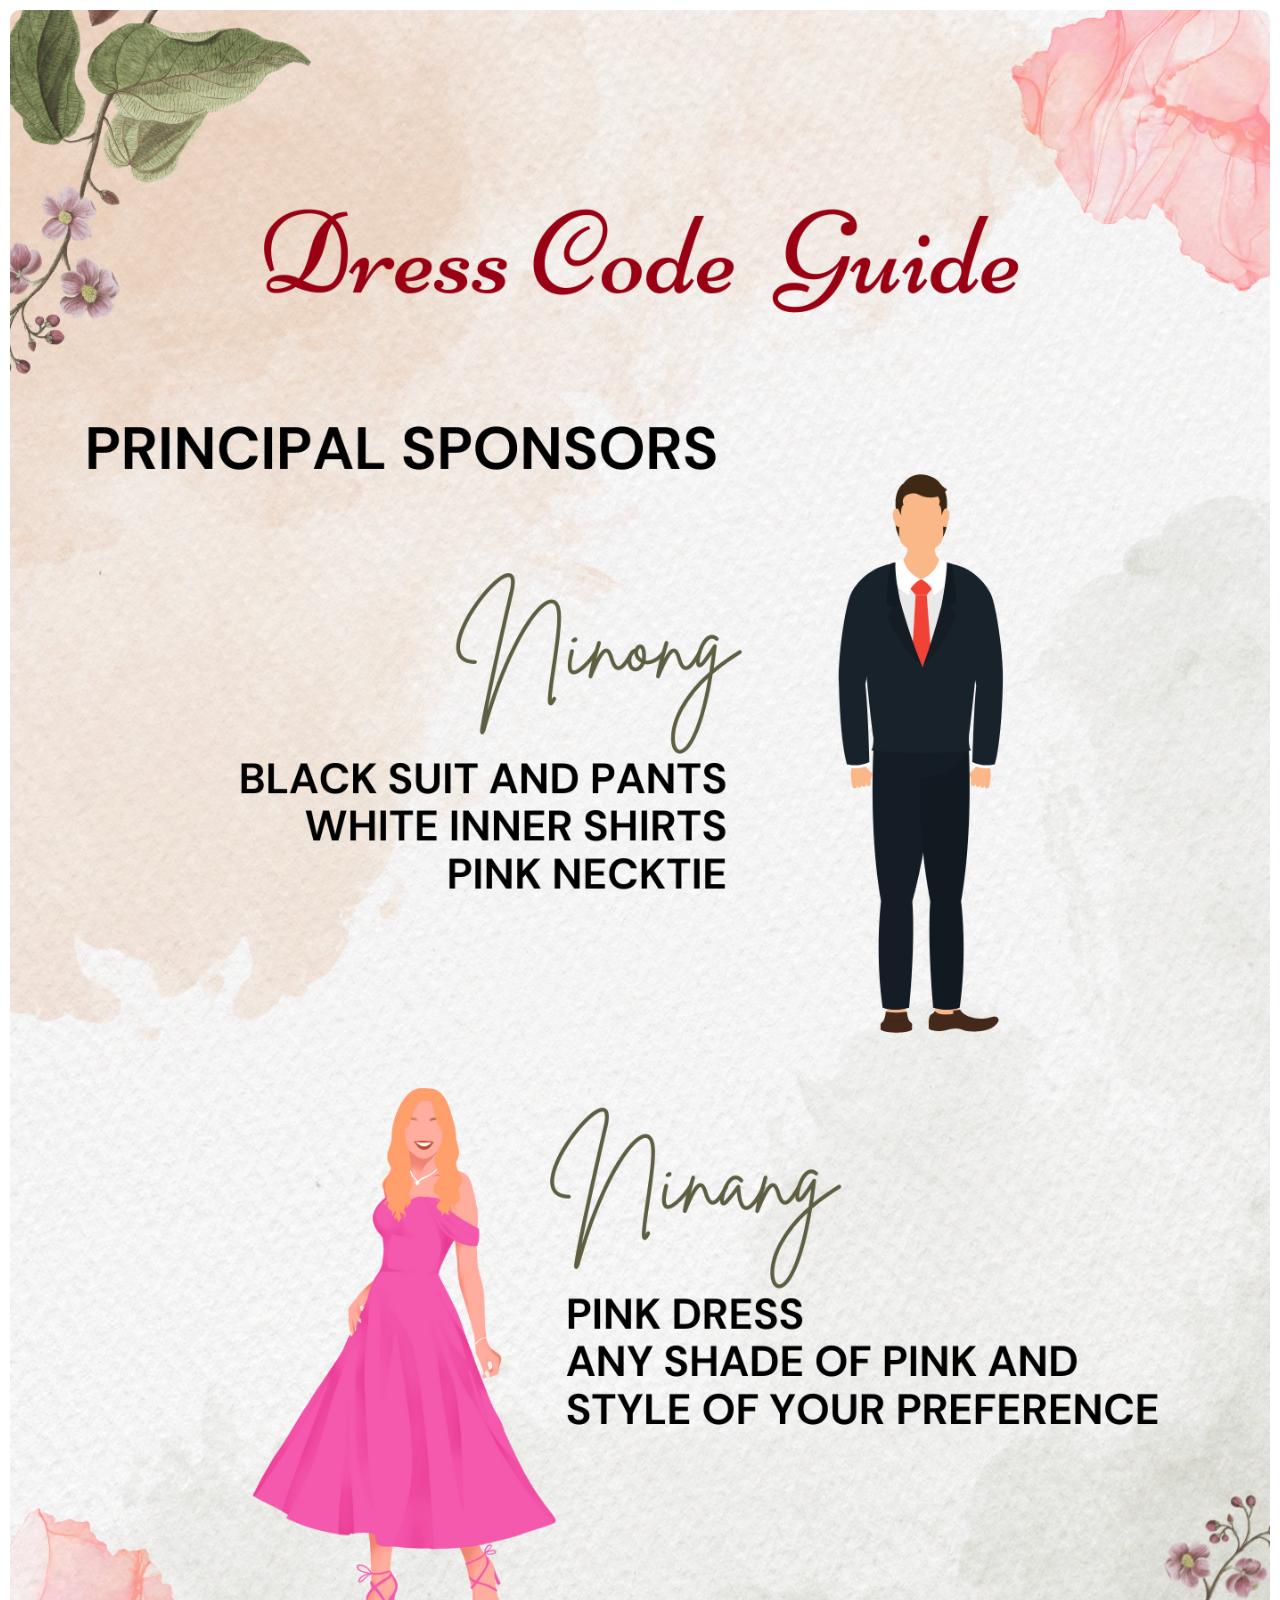
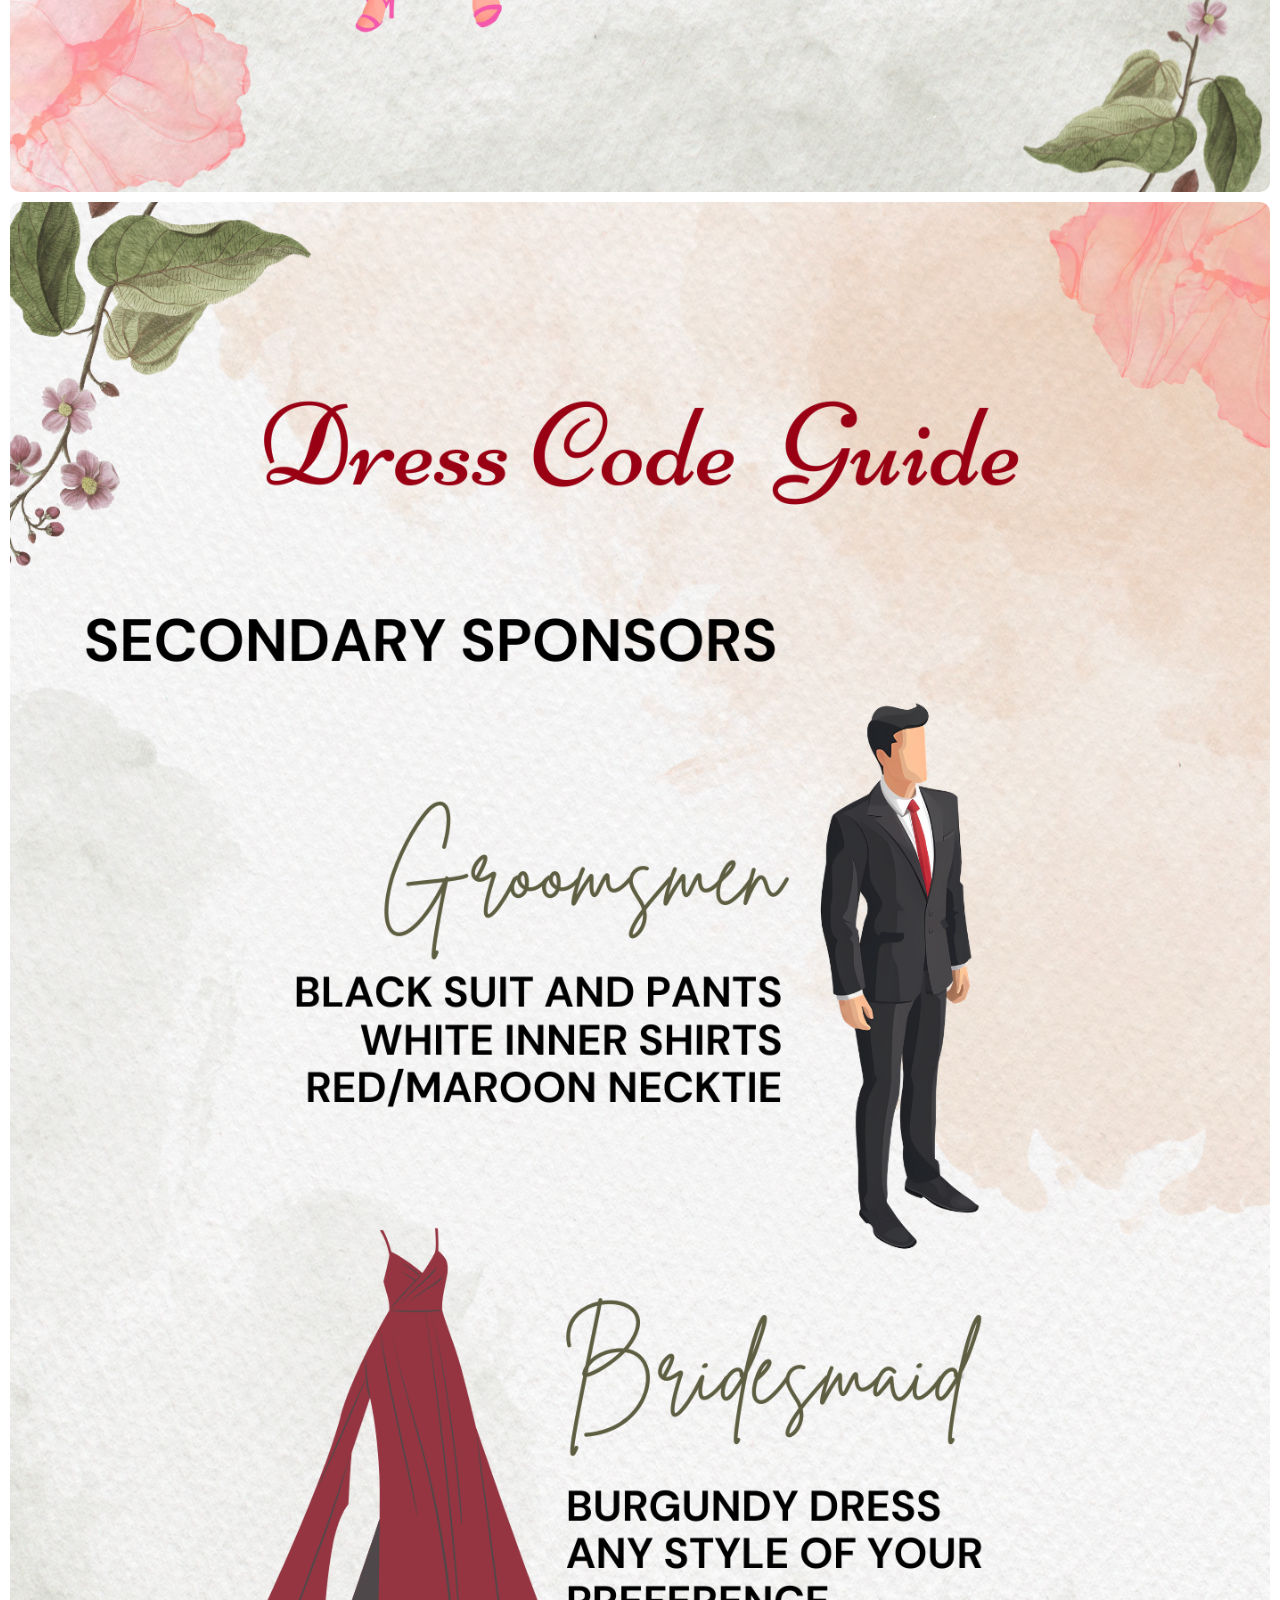
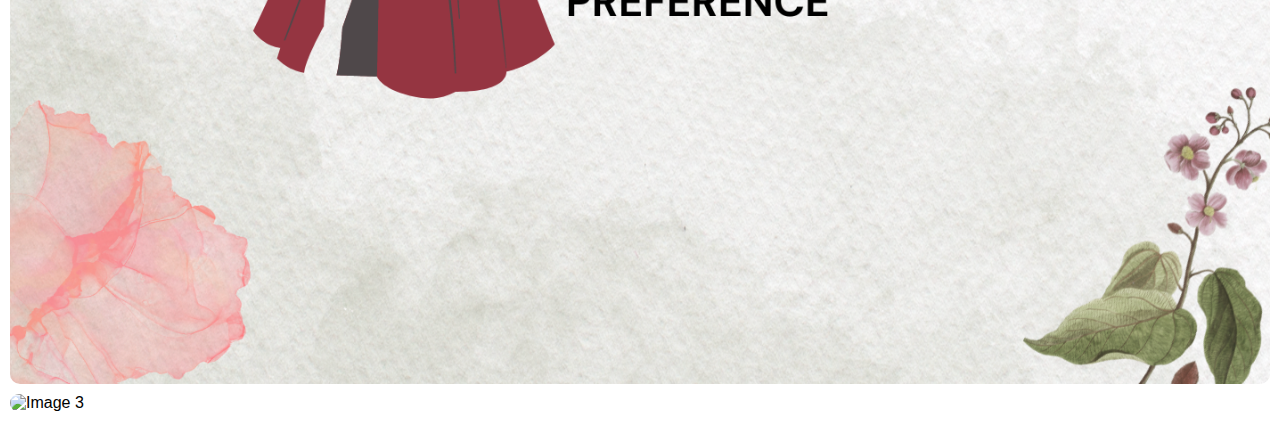
==== web/gift.html @ 043501c7 "+added draggable avatar" ====
<!DOCTYPE html>
<html lang="en">
<head>
    <meta charset="UTF-8">
    <meta name="viewport" content="width=device-width, initial-scale=1.0">
    <title>Images</title>
    <style>
        body {
            margin: 0;
            padding: 0;
            font-family: Arial, sans-serif;
        }
        .image-scroll-container {
            display: flex; /* Stack images vertically */
            flex-direction: column; /* Arrange images in a column */
            gap: 10px; /* Space between images */
            padding: 10px; /* Optional: Padding around the images */
        }
        .responsive-image {
            width: 100%; /* Scale image to fit container width */
            height: auto; /* Maintain image’s aspect ratio */
            border-radius: 10px; /* Optional: Rounded corners */
        }
    </style>
</head>
<body>
    <div class="image-scroll-container">
        <img src="../image/dresscode/1.png" alt="Image 1" class="responsive-image">
        <img src="../image/dresscode/2.png" alt="Image 2" class="responsive-image">
        <img src="../image/dresscode/3.png" alt="Image 3" class="responsive-image">
    </div>
</body>
</html>
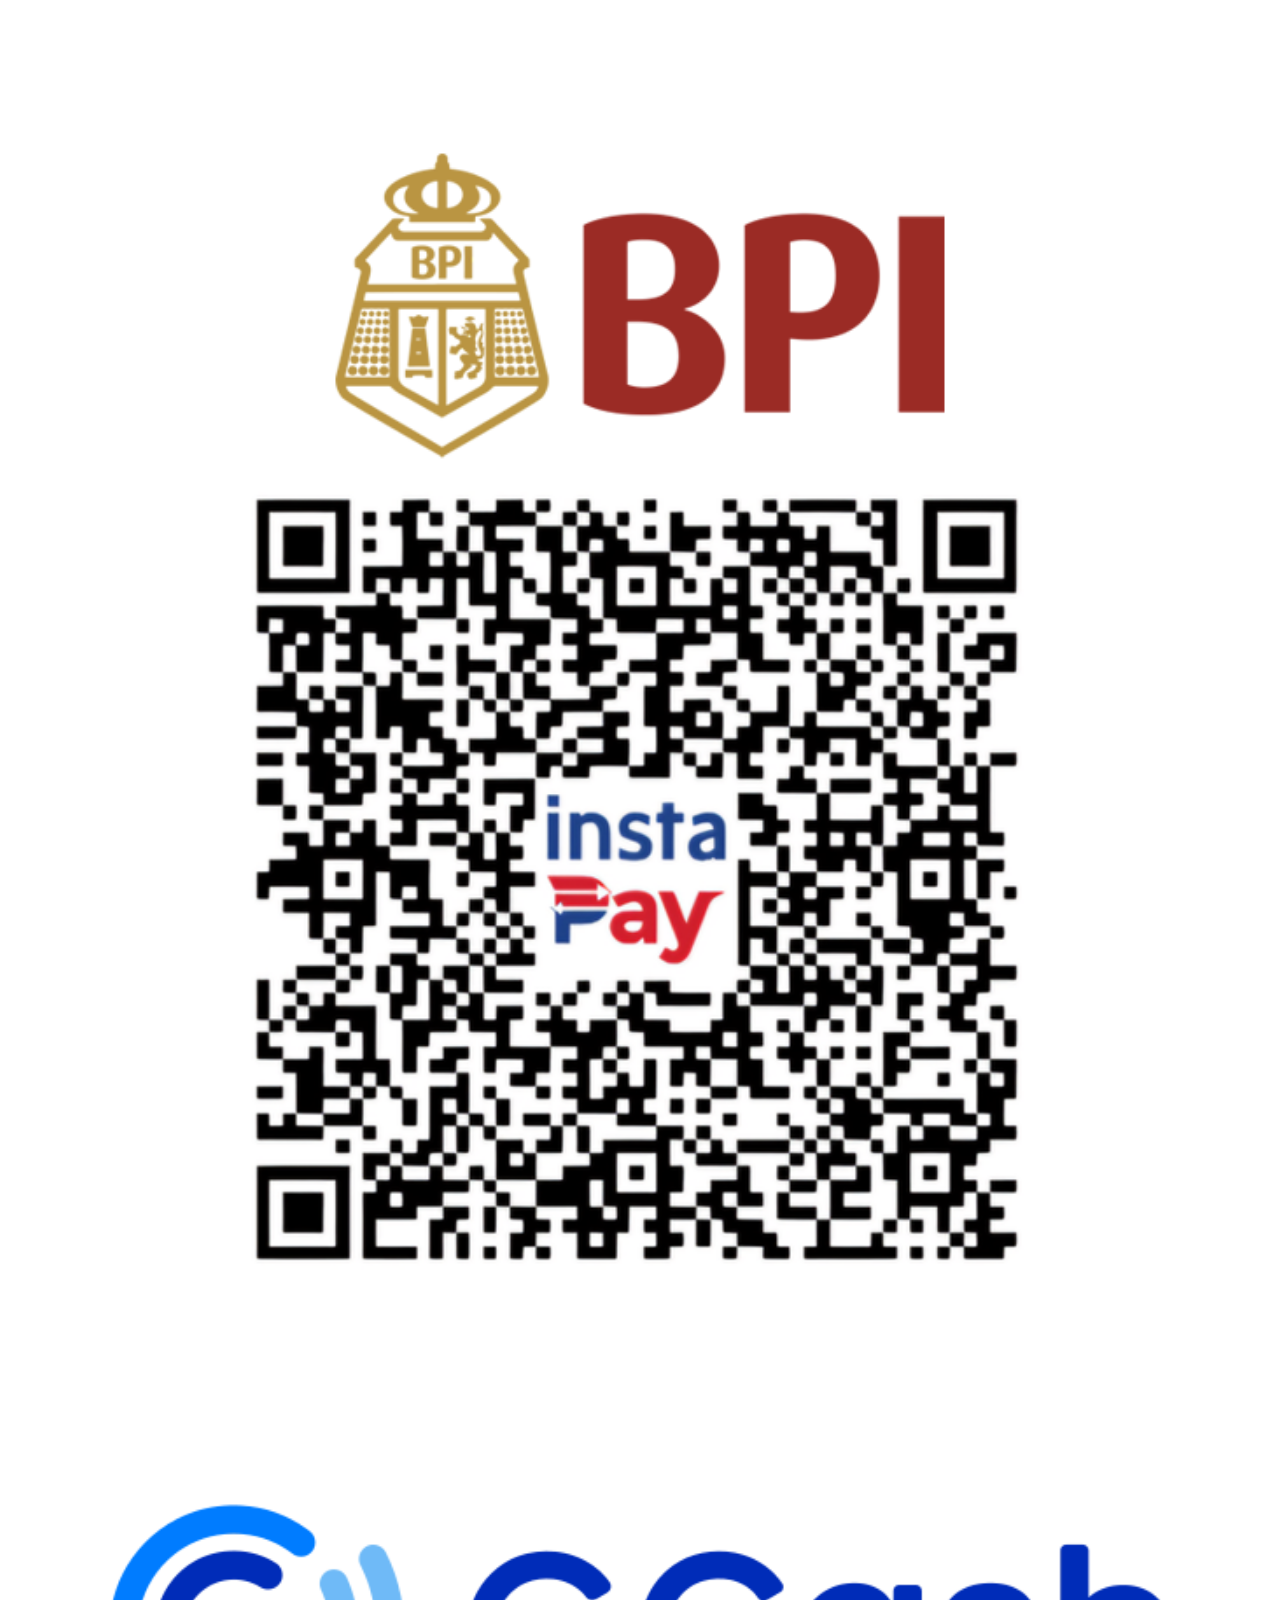
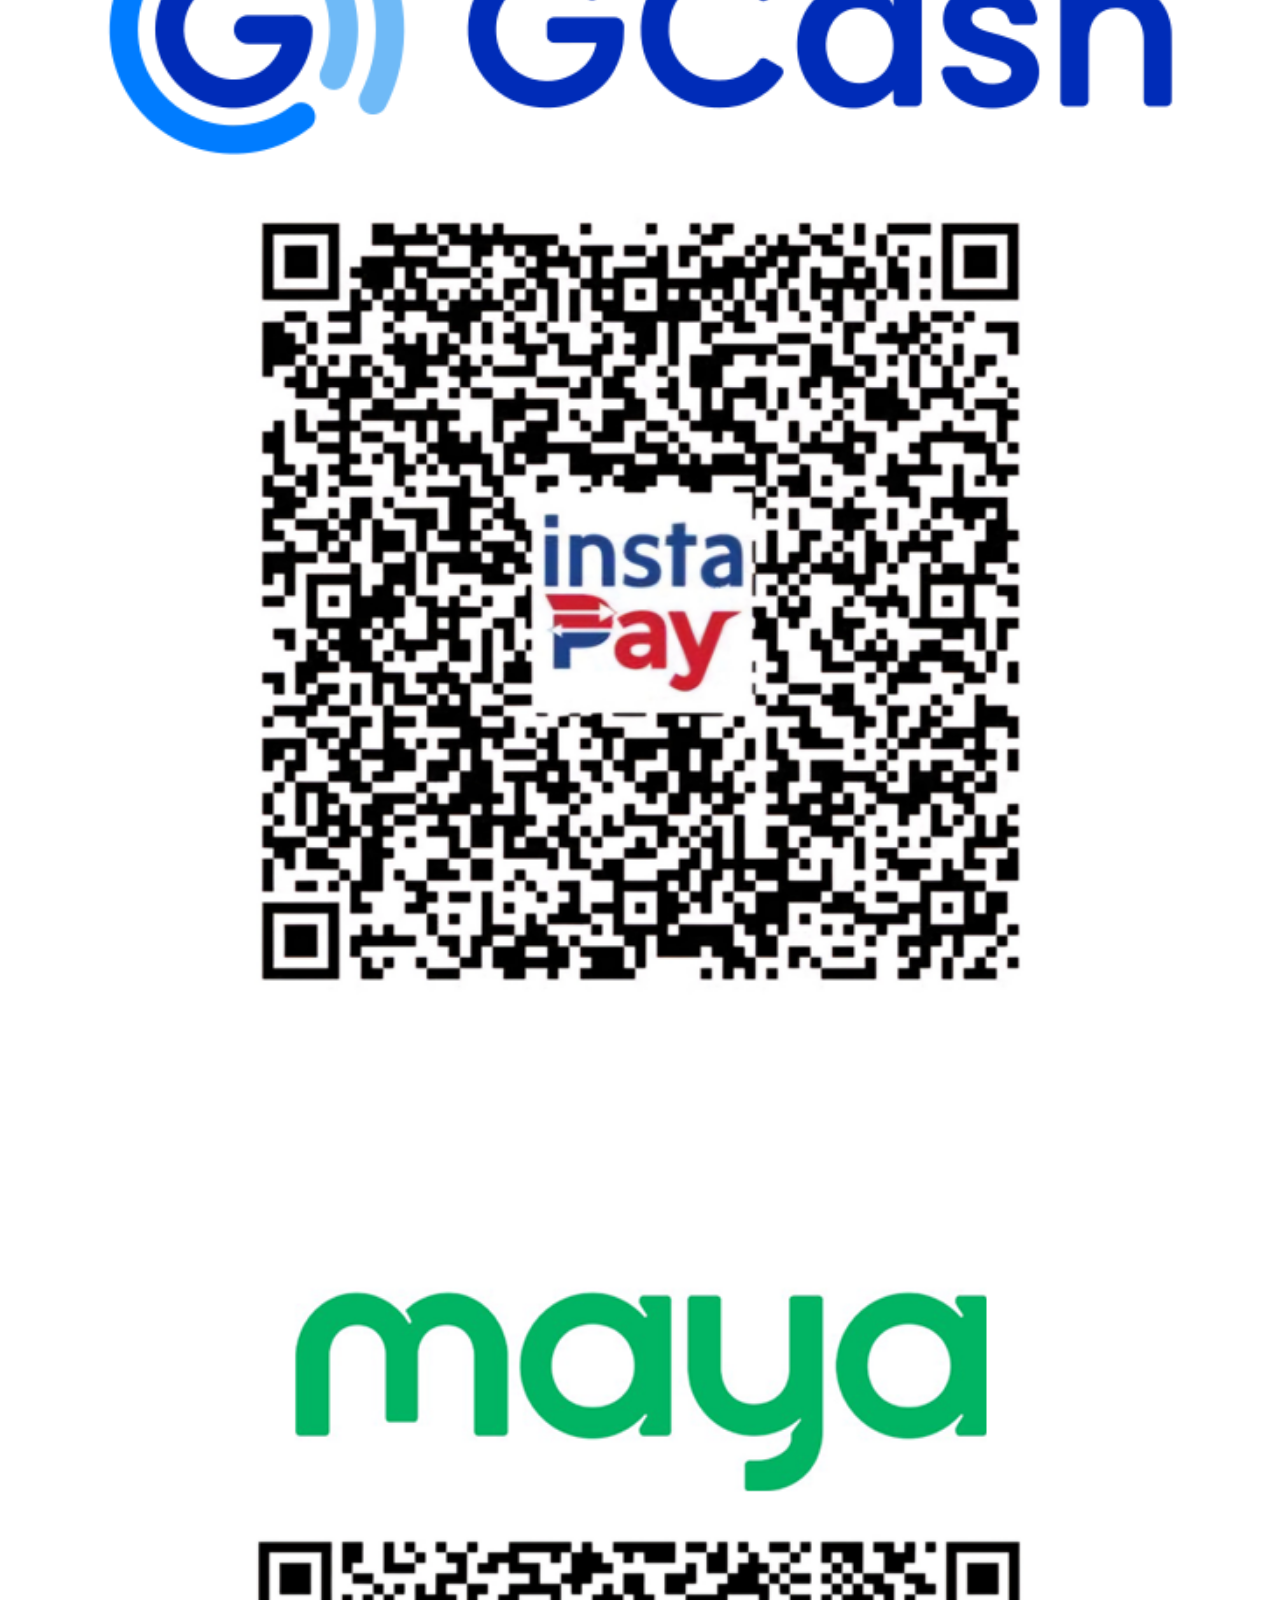
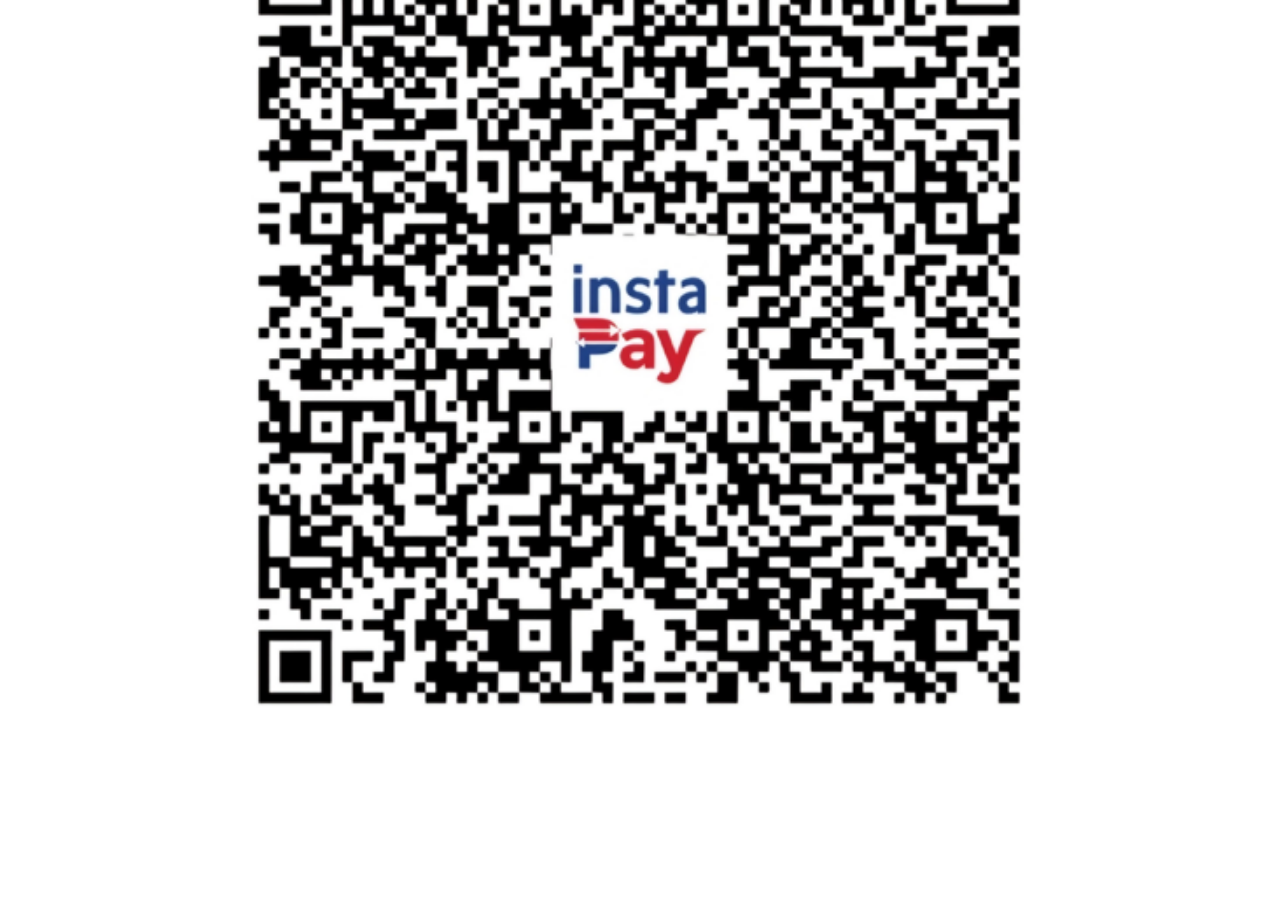
==== commit 3cf2fb2a: "added qr code gift" ====
--- a/web/gift.html
+++ b/web/gift.html
@@ -14,20 +14,29 @@
             display: flex; /* Stack images vertically */
             flex-direction: column; /* Arrange images in a column */
             gap: 10px; /* Space between images */
-            padding: 10px; /* Optional: Padding around the images */
+            padding: 80px; /* Optional: Padding around the images */
         }
         .responsive-image {
             width: 100%; /* Scale image to fit container width */
             height: auto; /* Maintain image’s aspect ratio */
             border-radius: 10px; /* Optional: Rounded corners */
         }
+        h5 {
+            background-color: #f0f0f0;
+            border-radius: 15px;
+            padding: 15px 10px;
+            color: rgb(83, 23, 23);
+            font-size: 1.25em;
+            text-align: center;
+            box-shadow: 0 2px 5px rgba(0, 0, 0, 0.2);
+        }
     </style>
 </head>
 <body>
     <div class="image-scroll-container">
-        <img src="../image/dresscode/1.png" alt="Image 1" class="responsive-image">
-        <img src="../image/dresscode/2.png" alt="Image 2" class="responsive-image">
-        <img src="../image/dresscode/3.png" alt="Image 3" class="responsive-image">
+        <img src="../image/qr/bpi.png" alt="Image 1" class="responsive-image">
+        <img src="../image/qr/gcash.png" alt="Image 2" class="responsive-image">
+        <img src="../image/qr/maya.png" alt="Image 3" class="responsive-image">
     </div>
 </body>
 </html>
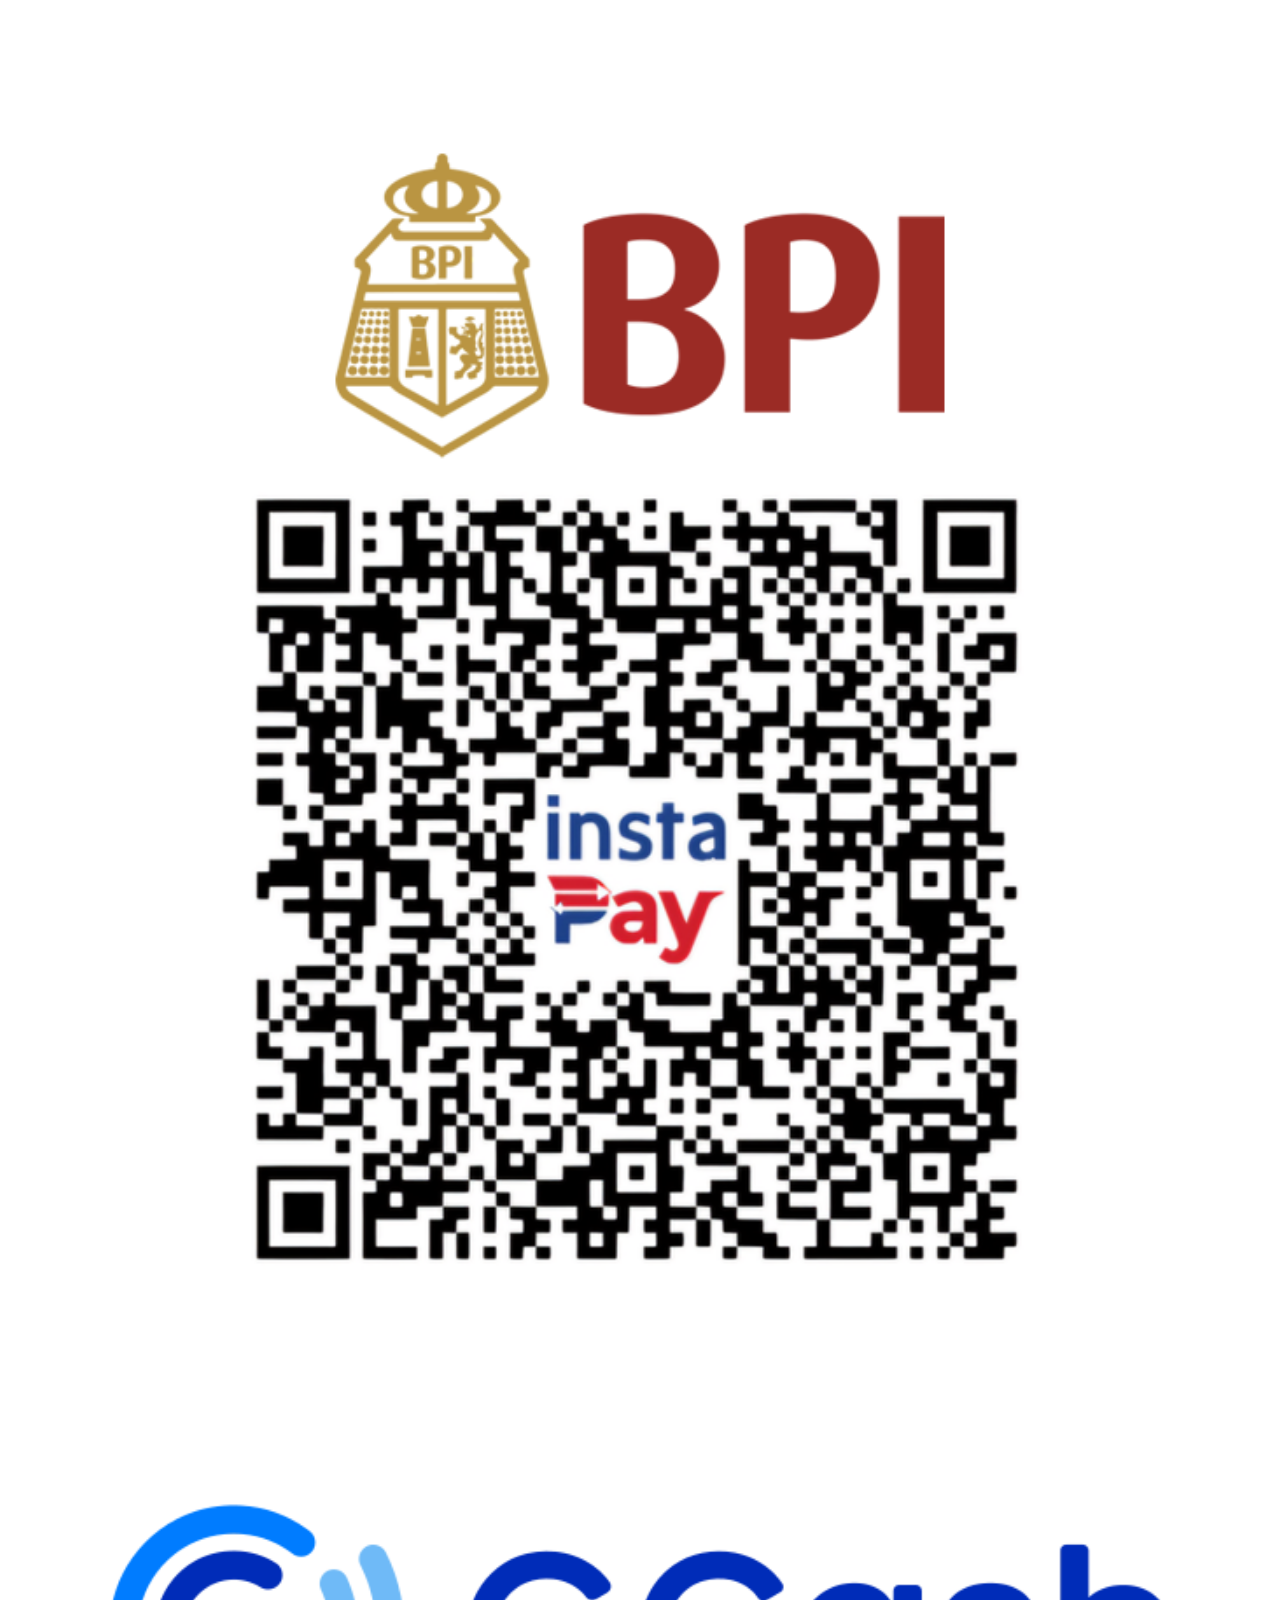
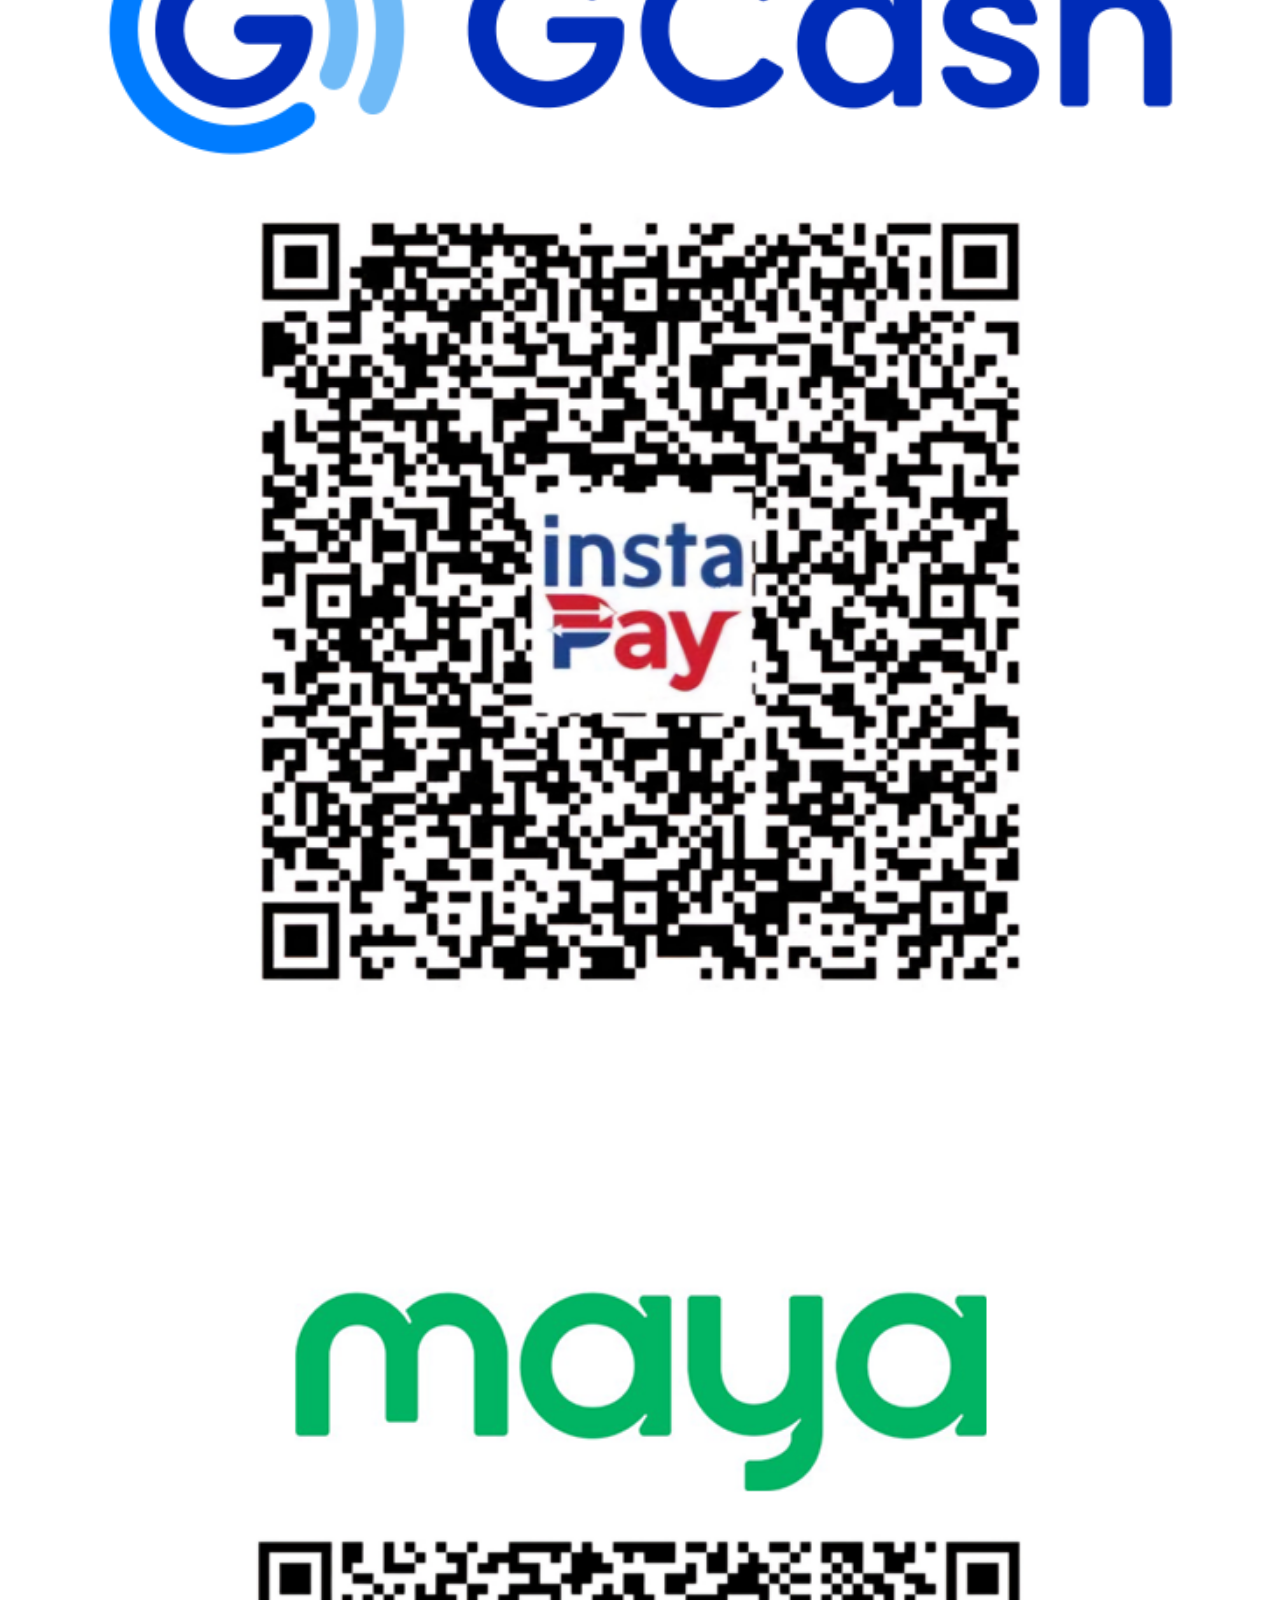
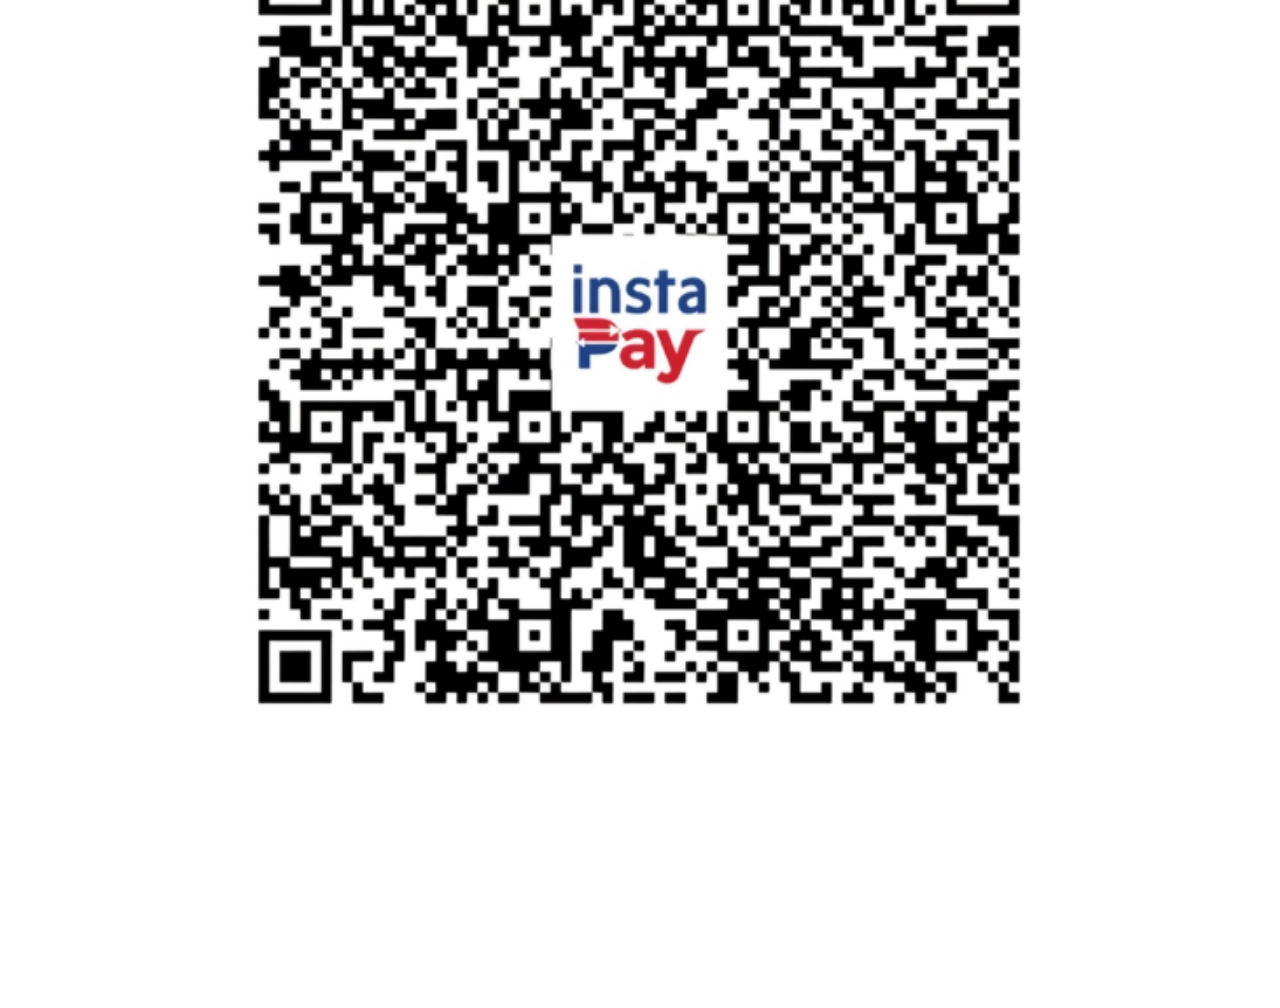
==== commit 67d29fd1: "+added qr destination and POV travel guidelines" ====
--- a/web/gift.html
+++ b/web/gift.html
@@ -38,5 +38,10 @@
         <img src="../image/qr/gcash.png" alt="Image 2" class="responsive-image">
         <img src="../image/qr/maya.png" alt="Image 3" class="responsive-image">
     </div>
+    <br>
+    <br>
+    <br>
+    <br>
+    <br>
 </body>
 </html>
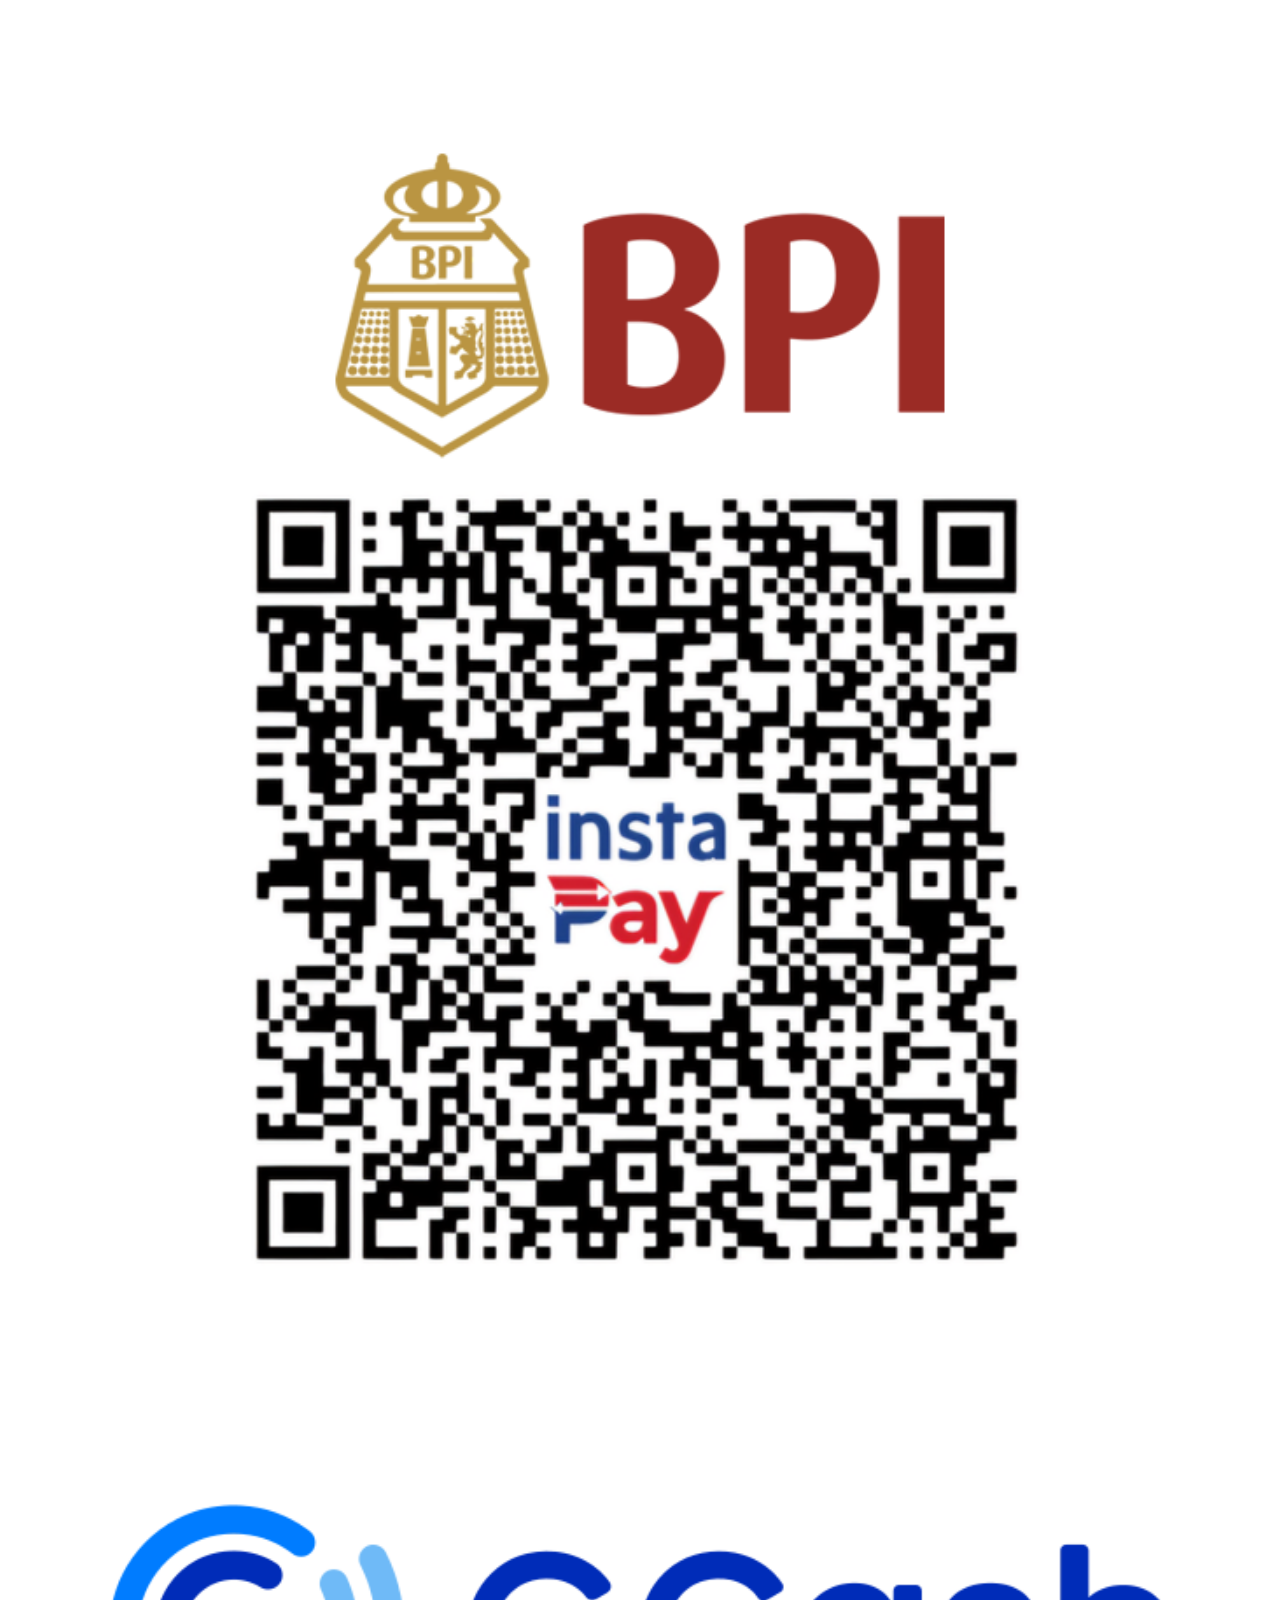
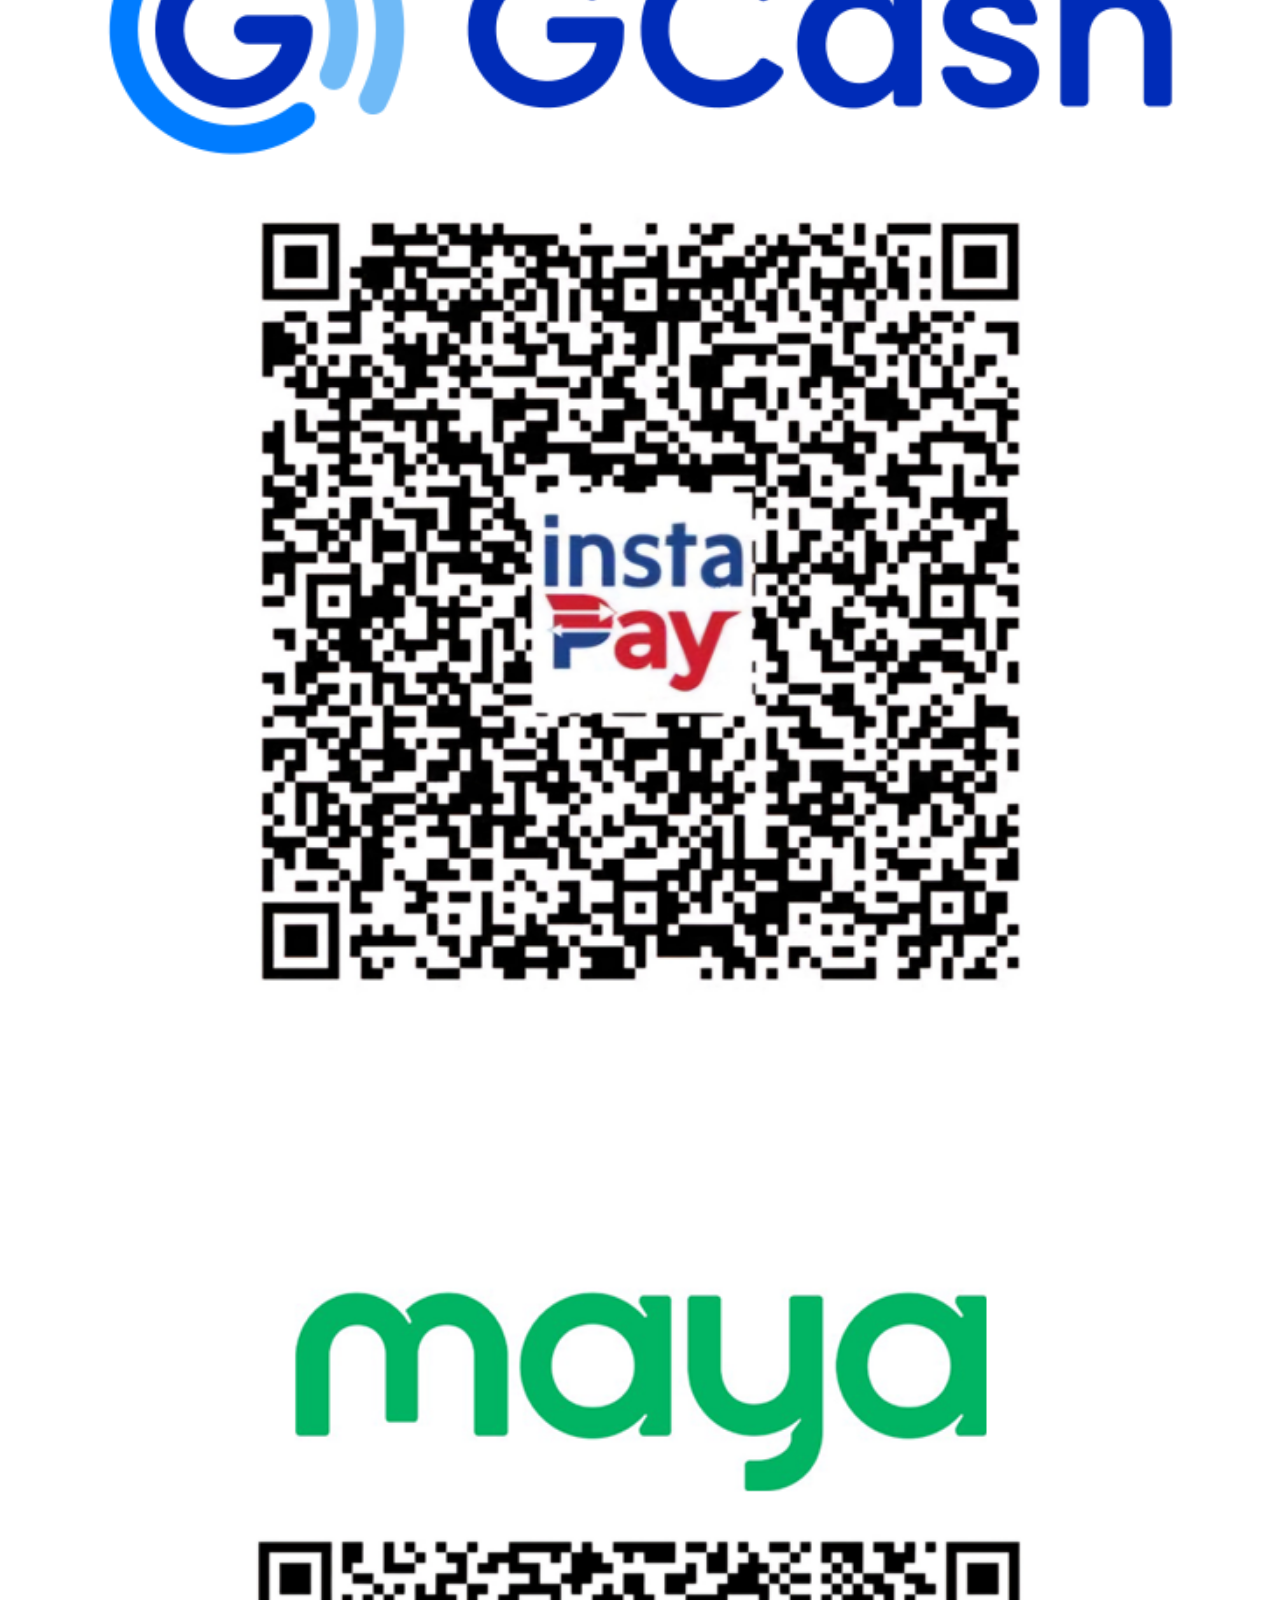
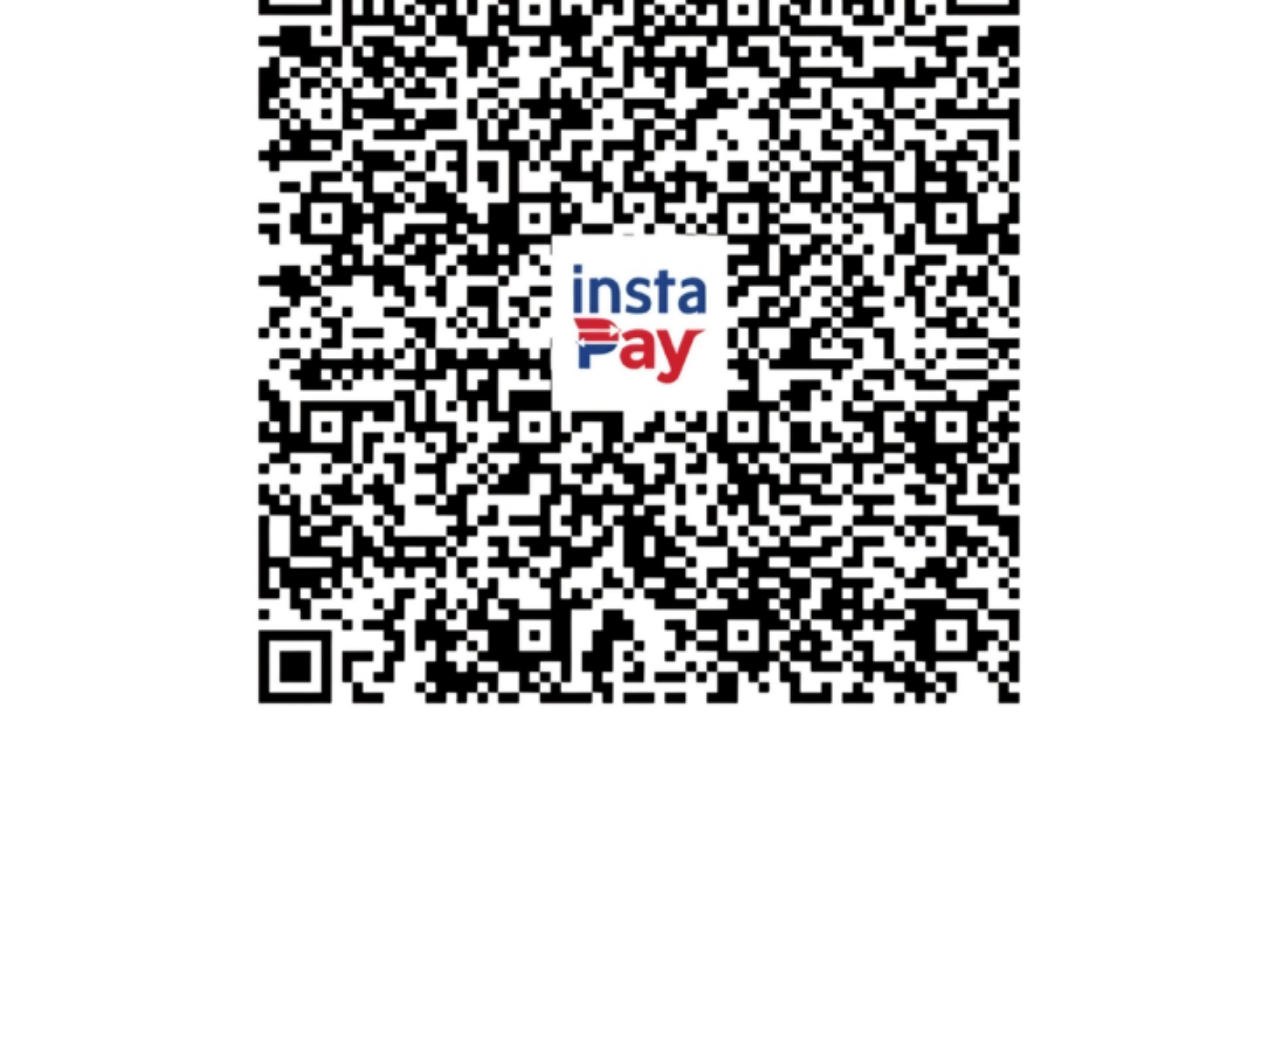
==== commit 00471be7: "-modified Ceremony and Venue" ====
--- a/web/gift.html
+++ b/web/gift.html
@@ -43,5 +43,7 @@
     <br>
     <br>
     <br>
+    <br>
+    <br>
 </body>
 </html>
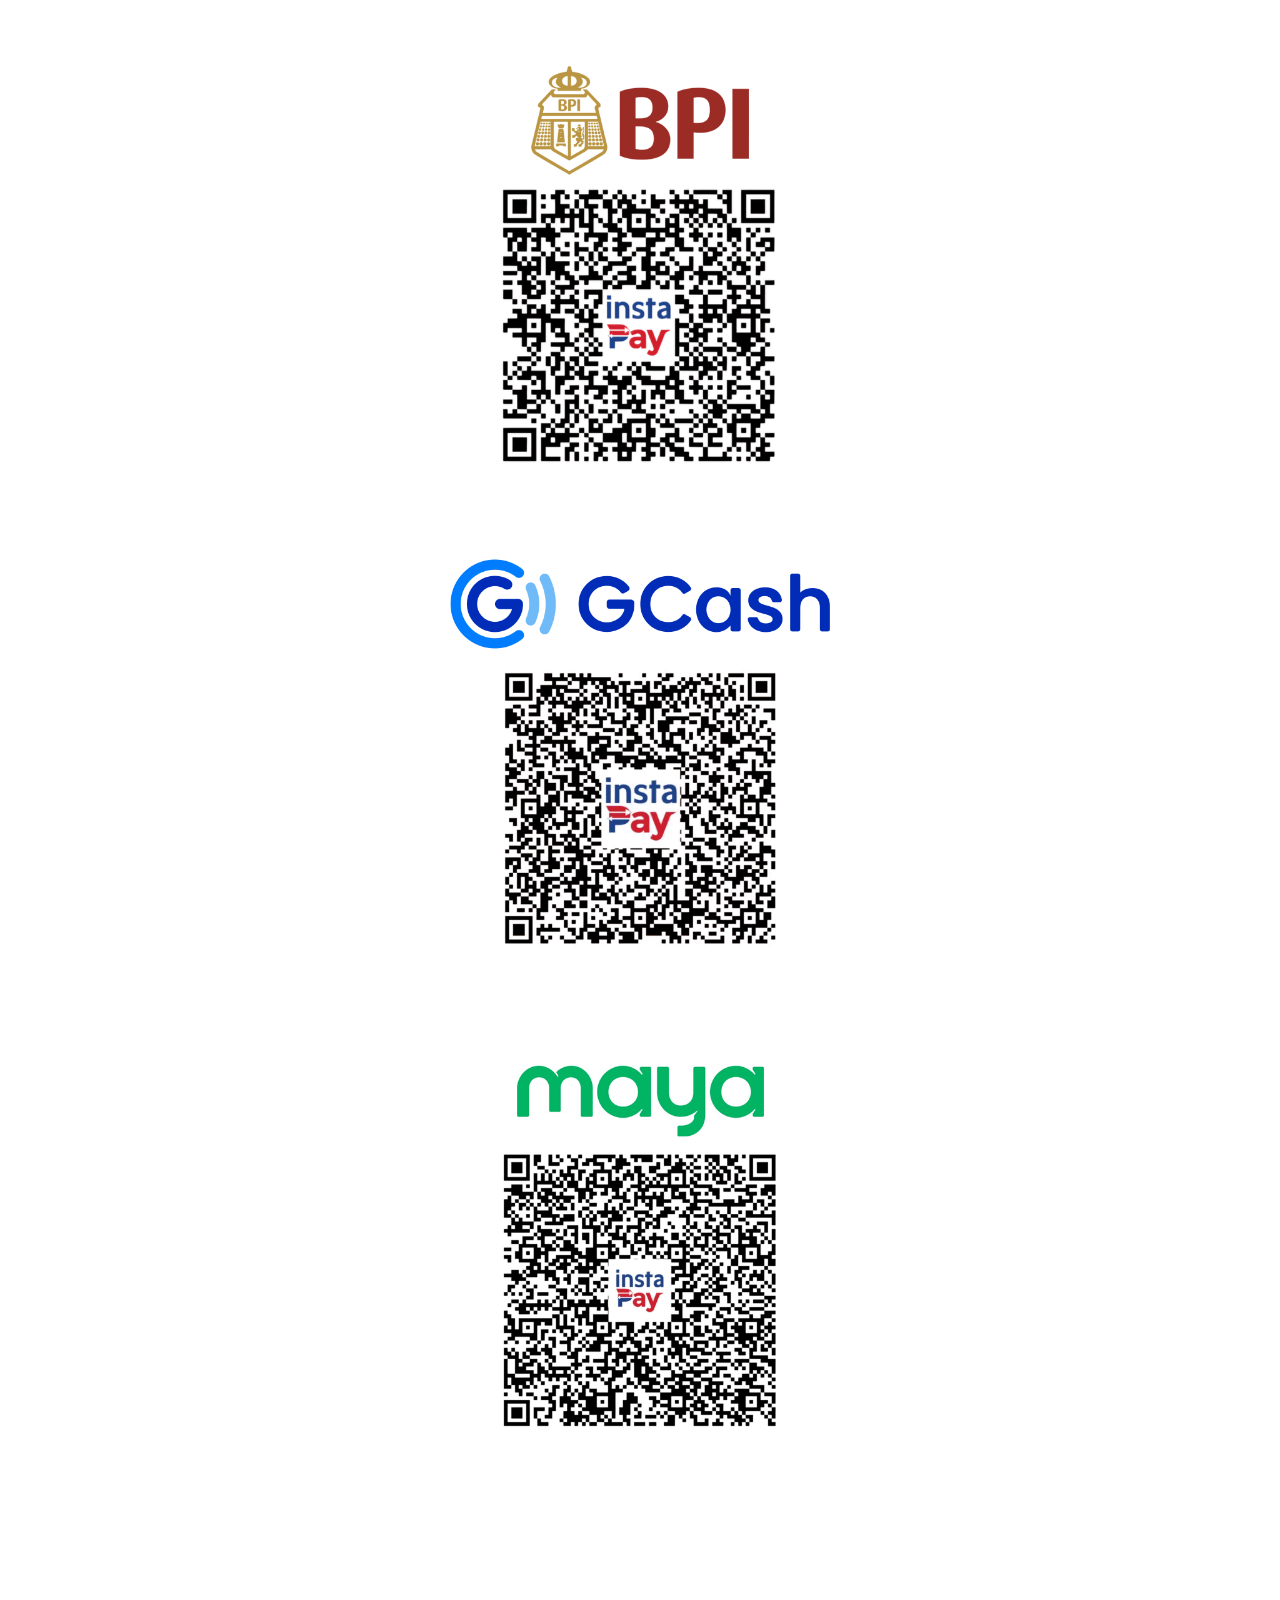
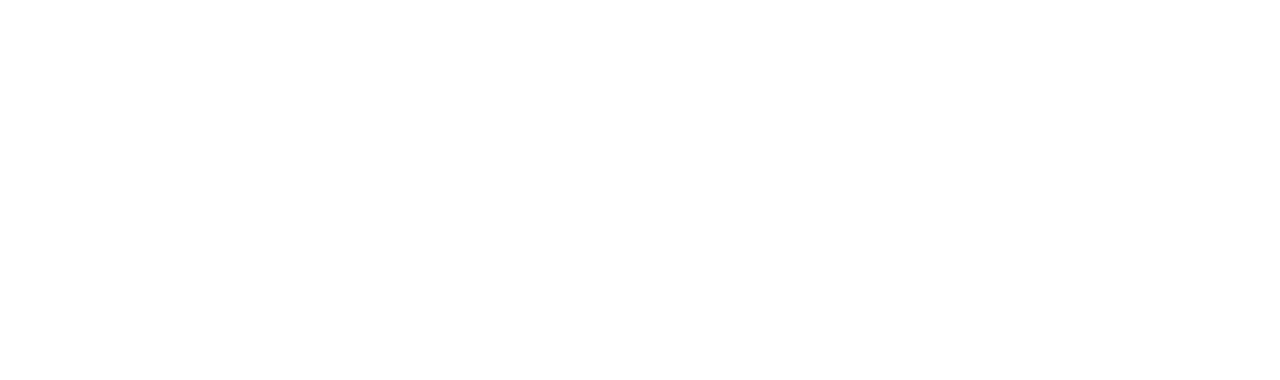
==== commit bf75a542: "- modified Password - modified gift qr scaling - revert volumn sound" ====
--- a/web/gift.html
+++ b/web/gift.html
@@ -5,19 +5,28 @@
     <meta name="viewport" content="width=device-width, initial-scale=1.0">
     <title>Images</title>
     <style>
-        body {
+        body, html {
             margin: 0;
             padding: 0;
+            height: 100%; /* Ensure body and html take up the full height */
             font-family: Arial, sans-serif;
         }
         .image-scroll-container {
-            display: flex; /* Stack images vertically */
-            flex-direction: column; /* Arrange images in a column */
+            display: flex;
+            flex-direction: column;
             gap: 10px; /* Space between images */
-            padding: 80px; /* Optional: Padding around the images */
+            padding: 40px;
+            align-items: center; /* Center images horizontally */
+            justify-content: flex-start; /* Top align content */
+            height: 100%; /* Full height for the container */
+        }
+        .image-wrapper {
+            max-width: 400px; /* Maximum width for the container */
+            width: 100%; /* Ensure it fills available width but respects max-width */
+            box-sizing: border-box; /* Include padding in the width calculation */
         }
         .responsive-image {
-            width: 100%; /* Scale image to fit container width */
+            width: 100%; /* Image scales to fit the container width */
             height: auto; /* Maintain image’s aspect ratio */
             border-radius: 10px; /* Optional: Rounded corners */
         }
@@ -30,20 +39,24 @@
             text-align: center;
             box-shadow: 0 2px 5px rgba(0, 0, 0, 0.2);
         }
+        /* Add padding to ensure enough space at the bottom for smaller devices */
+        .bottom-space {
+            height: 1000px; /* Adjust the height as needed */
+        }
     </style>
 </head>
 <body>
     <div class="image-scroll-container">
-        <img src="../image/qr/bpi.png" alt="Image 1" class="responsive-image">
-        <img src="../image/qr/gcash.png" alt="Image 2" class="responsive-image">
-        <img src="../image/qr/maya.png" alt="Image 3" class="responsive-image">
+        <div class="image-wrapper">
+            <img src="../image/qr/bpi.png" alt="Image 1" class="responsive-image">
+        </div>
+        <div class="image-wrapper">
+            <img src="../image/qr/gcash.png" alt="Image 2" class="responsive-image">
+        </div>
+        <div class="image-wrapper">
+            <img src="../image/qr/maya.png" alt="Image 3" class="responsive-image">
+        </div>
     </div>
-    <br>
-    <br>
-    <br>
-    <br>
-    <br>
-    <br>
-    <br>
+    <div class="bottom-space"></div> <!-- Ensures extra space at the bottom -->
 </body>
 </html>
